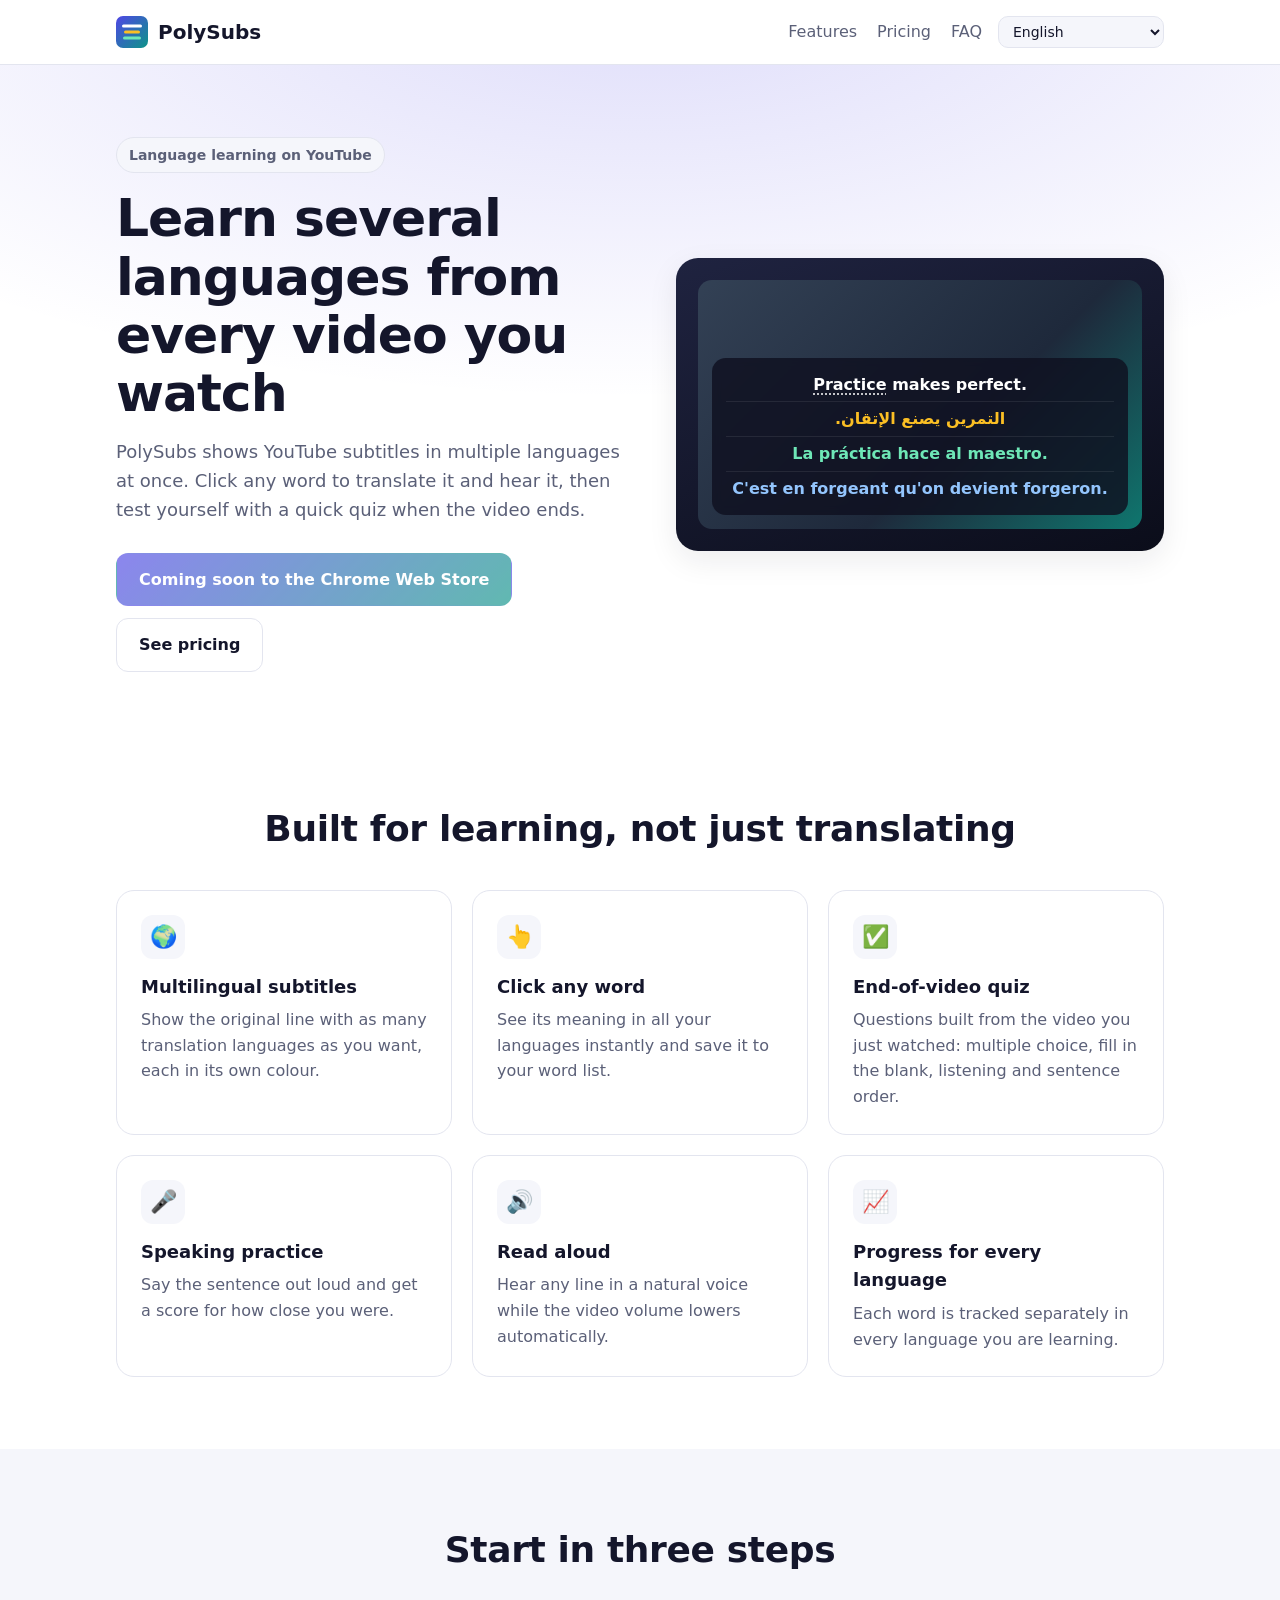
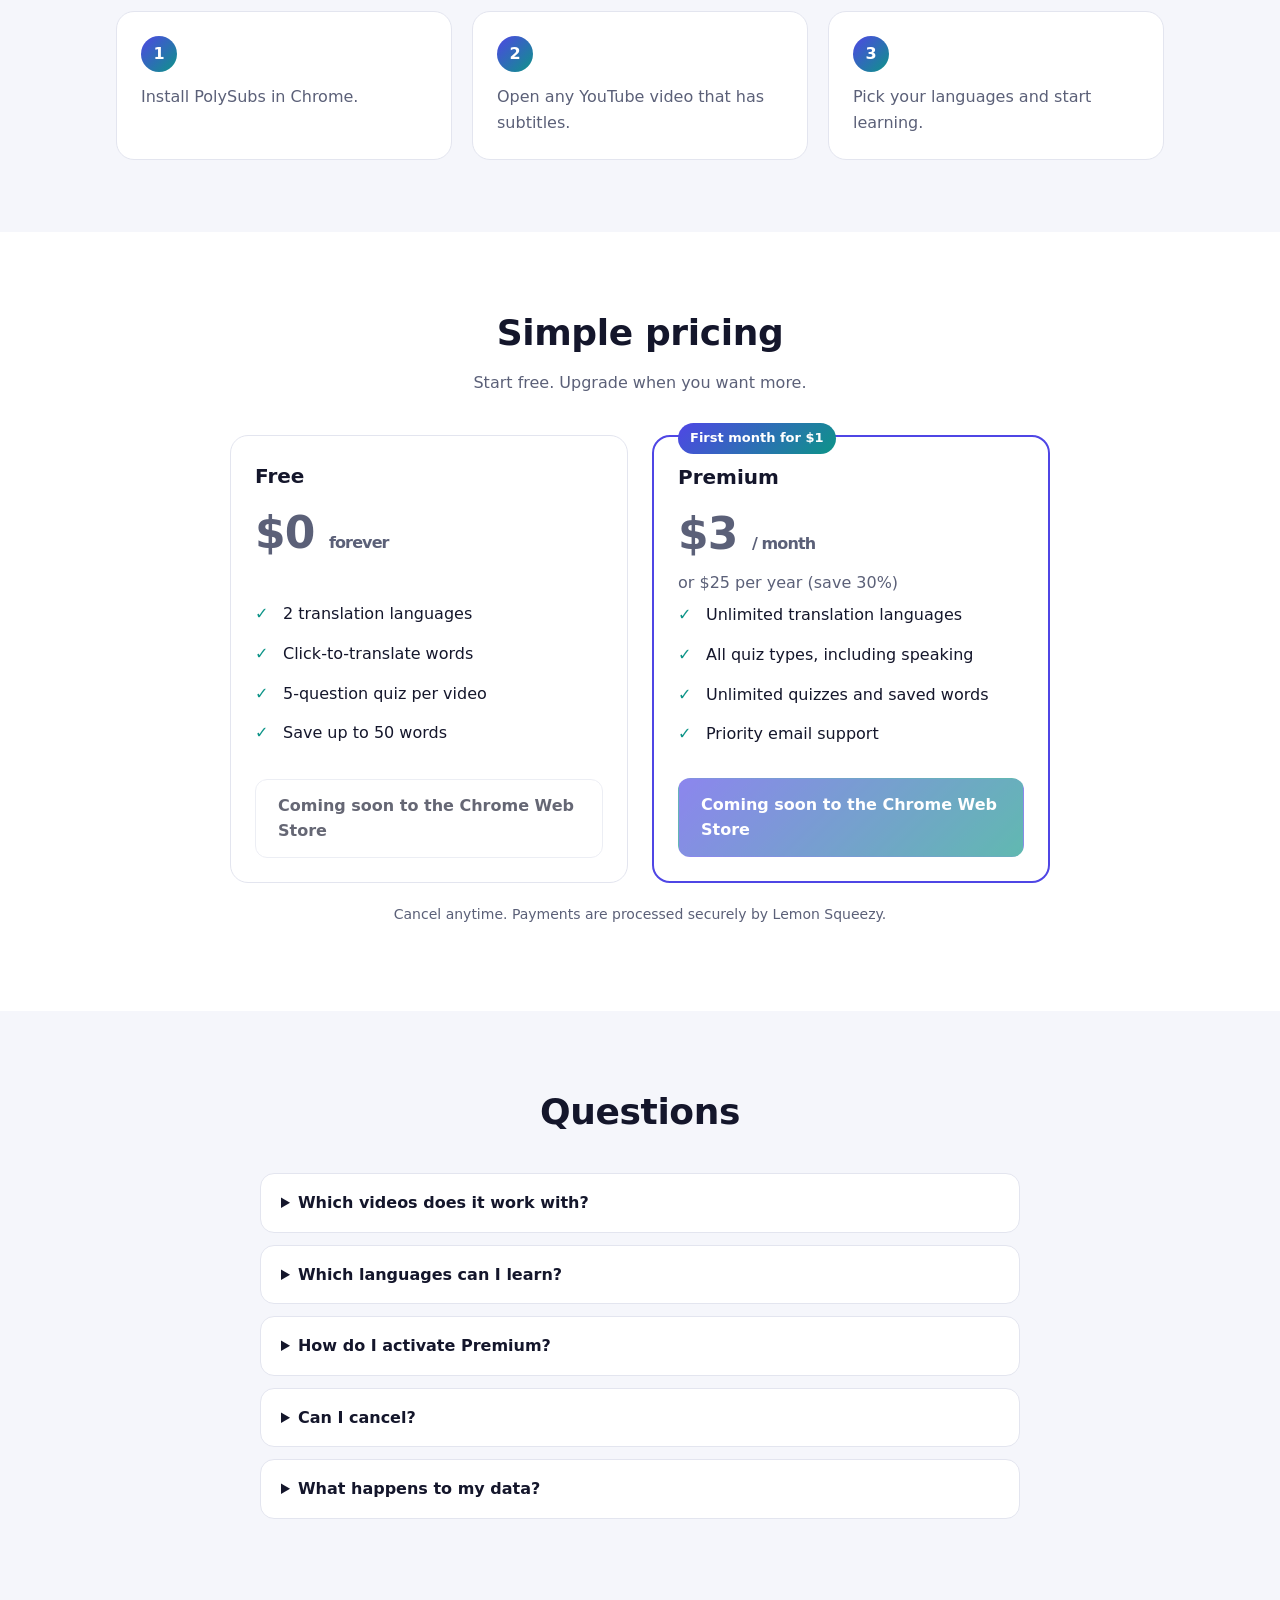
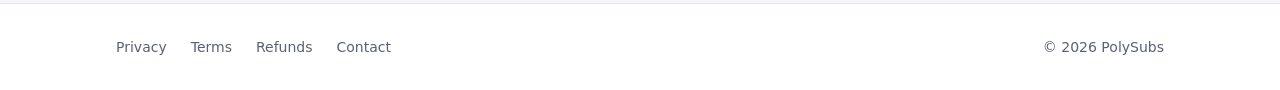
==== index.html @ 08cbef52 "Add PolySubs landing page in 10 languages with privacy, terms and refund policies Co-Authored-By: Cl" ====
<!doctype html>
<html lang="en" dir="ltr">
<head>
  <meta charset="utf-8">
  <meta name="viewport" content="width=device-width, initial-scale=1">
  <title>PolySubs – Multilingual Subtitles & Language Learning</title>
  <meta name="description" content="Watch YouTube with subtitles in several languages at once. Click any word to translate it, take quick quizzes and practise speaking to learn languages faster.">
  <meta name="keywords" content="learn languages, YouTube subtitles, dual subtitles, multilingual subtitles, language learning extension, Chrome extension, vocabulary quiz">
  <link rel="canonical" href="https://ngsnewgenservice-tech.github.io/">
  <link rel="icon" href="assets/icon.svg" type="image/svg+xml">
  <meta property="og:type" content="website">
  <meta property="og:title" content="PolySubs – Multilingual Subtitles & Language Learning">
  <meta property="og:description" content="Subtitles in several languages at once, click-to-translate words and end-of-video quizzes.">
  <meta property="og:url" content="https://ngsnewgenservice-tech.github.io/">
  <meta property="og:image" content="https://ngsnewgenservice-tech.github.io/assets/icon.svg">
  <link rel="alternate" hreflang="x-default" href="https://ngsnewgenservice-tech.github.io/">
  <link rel="alternate" hreflang="en" href="https://ngsnewgenservice-tech.github.io/?lang=en">
  <link rel="alternate" hreflang="ar" href="https://ngsnewgenservice-tech.github.io/?lang=ar">
  <link rel="alternate" hreflang="es" href="https://ngsnewgenservice-tech.github.io/?lang=es">
  <link rel="alternate" hreflang="fr" href="https://ngsnewgenservice-tech.github.io/?lang=fr">
  <link rel="alternate" hreflang="pt" href="https://ngsnewgenservice-tech.github.io/?lang=pt">
  <link rel="alternate" hreflang="zh" href="https://ngsnewgenservice-tech.github.io/?lang=zh">
  <link rel="alternate" hreflang="hi" href="https://ngsnewgenservice-tech.github.io/?lang=hi">
  <link rel="alternate" hreflang="ru" href="https://ngsnewgenservice-tech.github.io/?lang=ru">
  <link rel="alternate" hreflang="id" href="https://ngsnewgenservice-tech.github.io/?lang=id">
  <link rel="alternate" hreflang="de" href="https://ngsnewgenservice-tech.github.io/?lang=de">
  <link rel="stylesheet" href="assets/style.css">
  <script type="application/ld+json">
  {
    "@context": "https://schema.org",
    "@type": "SoftwareApplication",
    "name": "PolySubs",
    "applicationCategory": "EducationalApplication",
    "operatingSystem": "Chrome",
    "description": "Chrome extension that shows YouTube subtitles in several languages at once, with click-to-translate words and end-of-video quizzes for language learning.",
    "offers": [
      { "@type": "Offer", "name": "Free", "price": "0", "priceCurrency": "USD" },
      { "@type": "Offer", "name": "Premium monthly", "price": "3", "priceCurrency": "USD" },
      { "@type": "Offer", "name": "Premium yearly", "price": "25", "priceCurrency": "USD" }
    ]
  }
  </script>
</head>
<body>
  <header class="top">
    <div class="wrap">
      <a class="logo" href="./"><img src="assets/icon.svg" alt="">PolySubs</a>
      <nav class="links">
        <a href="#features" data-i18n="nav_features">Features</a>
        <a href="#pricing" data-i18n="nav_pricing">Pricing</a>
        <a href="#faq" data-i18n="nav_faq">FAQ</a>
      </nav>
      <label class="lang-pick">
        <span class="sr" hidden data-i18n="lang_label">Language</span>
        <select id="lang" aria-label="Language"></select>
      </label>
    </div>
  </header>

  <main>
    <section class="hero">
      <div class="wrap">
        <div>
          <span class="tag" data-i18n="hero_tag">Language learning on YouTube</span>
          <h1 data-i18n="hero_title">Learn several languages from every video you watch</h1>
          <p class="sub" data-i18n="hero_sub">PolySubs shows YouTube subtitles in multiple languages at once.</p>
          <div class="cta-row">
            <a class="btn primary js-install" href="#" data-i18n="cta_install">Add to Chrome — free</a>
            <a class="btn ghost" href="#pricing" data-i18n="hero_cta2">See pricing</a>
          </div>
        </div>
        <div class="demo" dir="ltr" aria-hidden="true">
          <div class="screen">
            <div class="box">
              <div class="ln o"><span class="word">Practice</span> makes perfect.</div>
              <div class="ln a">التمرين يصنع الإتقان.</div>
              <div class="ln b">La práctica hace al maestro.</div>
              <div class="ln c">C'est en forgeant qu'on devient forgeron.</div>
            </div>
          </div>
        </div>
      </div>
    </section>

    <section class="block" id="features">
      <div class="wrap">
        <h2 class="title" data-i18n="feat_title">Built for learning, not just translating</h2>
        <div class="grid">
          <div class="card"><div class="ico">🌍</div><h3 data-i18n="f1_t"></h3><p data-i18n="f1_d"></p></div>
          <div class="card"><div class="ico">👆</div><h3 data-i18n="f2_t"></h3><p data-i18n="f2_d"></p></div>
          <div class="card"><div class="ico">✅</div><h3 data-i18n="f3_t"></h3><p data-i18n="f3_d"></p></div>
          <div class="card"><div class="ico">🎤</div><h3 data-i18n="f4_t"></h3><p data-i18n="f4_d"></p></div>
          <div class="card"><div class="ico">🔊</div><h3 data-i18n="f5_t"></h3><p data-i18n="f5_d"></p></div>
          <div class="card"><div class="ico">📈</div><h3 data-i18n="f6_t"></h3><p data-i18n="f6_d"></p></div>
        </div>
      </div>
    </section>

    <section class="block soft">
      <div class="wrap">
        <h2 class="title" data-i18n="how_title">Start in three steps</h2>
        <div class="steps">
          <div class="card"><p data-i18n="s1"></p></div>
          <div class="card"><p data-i18n="s2"></p></div>
          <div class="card"><p data-i18n="s3"></p></div>
        </div>
      </div>
    </section>

    <section class="block" id="pricing">
      <div class="wrap">
        <h2 class="title" data-i18n="price_title">Simple pricing</h2>
        <p class="lead" data-i18n="price_sub"></p>
        <div class="plans">
          <div class="card plan">
            <h3 data-i18n="free_name">Free</h3>
            <p class="price">$0 <small data-i18n="free_per">forever</small></p>
            <p class="price-alt">&nbsp;</p>
            <ul>
              <li data-i18n="free_1"></li>
              <li data-i18n="free_2"></li>
              <li data-i18n="free_3"></li>
              <li data-i18n="free_4"></li>
            </ul>
            <a class="btn ghost full js-install" href="#" data-i18n="cta_install">Add to Chrome — free</a>
          </div>
          <div class="card plan pro">
            <span class="badge" data-i18n="pro_badge">First month for $1</span>
            <h3 data-i18n="pro_name">Premium</h3>
            <p class="price">$3 <small data-i18n="per_month">/ month</small></p>
            <p class="price-alt" data-i18n="pro_year">or $25 per year (save 30%)</p>
            <ul>
              <li data-i18n="pro_1"></li>
              <li data-i18n="pro_2"></li>
              <li data-i18n="pro_3"></li>
              <li data-i18n="pro_4"></li>
            </ul>
            <a class="btn primary full js-install" href="#" data-i18n="pro_btn">Upgrade inside the extension</a>
          </div>
        </div>
        <p class="note" data-i18n="price_note"></p>
      </div>
    </section>

    <section class="block soft" id="faq">
      <div class="wrap">
        <h2 class="title" data-i18n="faq_title">Questions</h2>
        <div class="faq">
          <details><summary data-i18n="q1"></summary><p data-i18n="a1"></p></details>
          <details><summary data-i18n="q2"></summary><p data-i18n="a2"></p></details>
          <details><summary data-i18n="q3"></summary><p data-i18n="a3"></p></details>
          <details><summary data-i18n="q4"></summary><p data-i18n="a4"></p></details>
          <details><summary data-i18n="q5"></summary><p data-i18n="a5"></p></details>
        </div>
      </div>
    </section>
  </main>

  <footer>
    <div class="wrap">
      <a href="privacy.html" data-i18n="ft_privacy">Privacy</a>
      <a href="terms.html" data-i18n="ft_terms">Terms</a>
      <a href="refund.html" data-i18n="ft_refund">Refunds</a>
      <a class="js-mail" href="#" data-i18n="ft_contact">Contact</a>
      <span class="copy">© 2026 PolySubs</span>
    </div>
  </footer>

  <script src="assets/config.js"></script>
  <script src="assets/i18n.js"></script>
  <script src="assets/app.js"></script>
</body>
</html>
---- assets/style.css ----
:root {
  --bg: #ffffff;
  --bg-soft: #f5f6fb;
  --text: #14162b;
  --muted: #5b6078;
  --line: #e3e5ef;
  --brand: #4f46e5;
  --brand-2: #0d9488;
  --card: #ffffff;
  --shadow: 0 10px 30px rgba(20, 22, 43, 0.08);
  --radius: 18px;
}
@media (prefers-color-scheme: dark) {
  :root {
    --bg: #0e1020;
    --bg-soft: #151830;
    --text: #eef0fb;
    --muted: #a3a8c3;
    --line: #262a48;
    --brand: #818cf8;
    --brand-2: #2dd4bf;
    --card: #151830;
    --shadow: 0 10px 30px rgba(0, 0, 0, 0.35);
  }
}

* { box-sizing: border-box; }
html { scroll-behavior: smooth; }
body {
  margin: 0;
  background: var(--bg);
  color: var(--text);
  font-family: system-ui, -apple-system, "Segoe UI", Roboto, "Noto Sans", "Noto Sans Arabic", "Noto Sans Devanagari", "PingFang SC", "Microsoft YaHei", sans-serif;
  line-height: 1.6;
  -webkit-font-smoothing: antialiased;
}
a { color: var(--brand); }
img { max-width: 100%; }

.wrap { max-width: 1080px; margin: 0 auto; padding: 0 16px; }

/* Header */
header.top {
  position: sticky; top: 0; z-index: 10;
  background: color-mix(in srgb, var(--bg) 88%, transparent);
  backdrop-filter: blur(10px);
  border-bottom: 1px solid var(--line);
}
.top .wrap { display: flex; align-items: center; gap: 16px; height: 64px; }
.logo { display: flex; align-items: center; gap: 10px; font-weight: 800; font-size: 20px; color: var(--text); text-decoration: none; }
.logo img { width: 32px; height: 32px; }
nav.links { display: flex; gap: 20px; margin-inline-start: auto; }
nav.links a { color: var(--muted); text-decoration: none; font-weight: 500; }
nav.links a:hover { color: var(--text); }
.lang-pick select {
  background: var(--bg-soft); color: var(--text);
  border: 1px solid var(--line); border-radius: 10px;
  padding: 6px 10px; font: inherit; font-size: 14px;
}
@media (max-width: 720px) { nav.links { display: none; } .lang-pick { margin-inline-start: auto; } }

/* Buttons */
.btn {
  display: inline-flex; align-items: center; justify-content: center; gap: 8px;
  padding: 13px 22px; border-radius: 12px; font-weight: 700; text-decoration: none;
  border: 1px solid transparent; cursor: pointer; font: inherit; font-weight: 700;
}
.btn.primary { background: linear-gradient(135deg, var(--brand), var(--brand-2)); color: #fff; }
.btn.ghost { border-color: var(--line); color: var(--text); background: var(--card); }
.btn.disabled { opacity: .65; pointer-events: none; }
.btn.full { width: 100%; }

/* Hero */
.hero { padding: 72px 0 56px; background: radial-gradient(1000px 400px at 50% -10%, color-mix(in srgb, var(--brand) 18%, transparent), transparent); }
.hero .wrap { display: grid; grid-template-columns: 1.05fr 1fr; gap: 48px; align-items: center; }
.tag { display: inline-block; padding: 6px 12px; border-radius: 999px; background: var(--bg-soft); border: 1px solid var(--line); color: var(--muted); font-size: 14px; font-weight: 600; }
.hero h1 { font-size: clamp(32px, 5vw, 52px); line-height: 1.12; margin: 16px 0; letter-spacing: -0.02em; }
.hero p.sub { font-size: 18px; color: var(--muted); margin: 0 0 28px; }
.cta-row { display: flex; flex-wrap: wrap; gap: 12px; }
@media (max-width: 880px) { .hero .wrap { grid-template-columns: 1fr; } }

/* Demo subtitle box */
.demo {
  border-radius: 22px; padding: 22px; box-shadow: var(--shadow);
  background: linear-gradient(160deg, #1f2340, #0b0d1a);
  position: relative; overflow: hidden;
}
.demo .screen { aspect-ratio: 16 / 9; border-radius: 14px; background: linear-gradient(135deg, #334155, #1e293b 60%, #0f766e); position: relative; display: flex; align-items: flex-end; justify-content: center; padding: 14px; }
.demo .box { width: 100%; background: rgba(15, 17, 32, .82); border-radius: 14px; padding: 10px 14px; text-align: center; backdrop-filter: blur(4px); }
.demo .ln { padding: 4px 0; font-weight: 600; font-size: clamp(12px, 1.6vw, 16px); }
.demo .ln + .ln { border-top: 1px solid rgba(255,255,255,.08); }
.demo .ln.o { color: #fff; }
.demo .ln.a { color: #fbbf24; direction: rtl; }
.demo .ln.b { color: #6ee7b7; }
.demo .ln.c { color: #93c5fd; }
.demo .word { text-decoration: underline dotted; text-underline-offset: 4px; }

/* Sections */
section.block { padding: 72px 0; }
section.block.soft { background: var(--bg-soft); }
h2.title { font-size: clamp(26px, 3.4vw, 36px); text-align: center; margin: 0 0 32px; letter-spacing: -0.01em; }
p.lead { text-align: center; color: var(--muted); margin: -24px 0 40px; }

.grid { display: grid; grid-template-columns: repeat(3, 1fr); gap: 20px; }
@media (max-width: 880px) { .grid { grid-template-columns: 1fr 1fr; } }
@media (max-width: 560px) { .grid { grid-template-columns: 1fr; } }
.card { background: var(--card); border: 1px solid var(--line); border-radius: var(--radius); padding: 24px; }
.card .ico { width: 44px; height: 44px; border-radius: 12px; display: grid; place-items: center; font-size: 22px; background: var(--bg-soft); margin-bottom: 14px; }
.card h3 { margin: 0 0 6px; font-size: 18px; }
.card p { margin: 0; color: var(--muted); }

.steps { display: grid; grid-template-columns: repeat(3, 1fr); gap: 20px; counter-reset: s; }
@media (max-width: 720px) { .steps { grid-template-columns: 1fr; } }
.steps .card::before { counter-increment: s; content: counter(s); display: grid; place-items: center; width: 36px; height: 36px; border-radius: 50%; background: linear-gradient(135deg, var(--brand), var(--brand-2)); color: #fff; font-weight: 800; margin-bottom: 12px; }

/* Pricing */
.plans { display: grid; grid-template-columns: 1fr 1fr; gap: 24px; max-width: 820px; margin: 0 auto; }
@media (max-width: 720px) { .plans { grid-template-columns: 1fr; } }
.plan { display: flex; flex-direction: column; }
.plan.pro { border: 2px solid var(--brand); position: relative; }
.badge { position: absolute; top: -14px; inset-inline-start: 24px; background: linear-gradient(135deg, var(--brand), var(--brand-2)); color: #fff; font-size: 13px; font-weight: 700; padding: 5px 12px; border-radius: 999px; }
.plan h3 { font-size: 20px; }
.price { font-size: 44px; font-weight: 800; margin: 8px 0 0; letter-spacing: -0.02em; }
.price small { font-size: 16px; color: var(--muted); font-weight: 600; }
.price-alt { color: var(--muted); margin: 2px 0 18px; min-height: 1.6em; }
.plan ul { list-style: none; padding: 0; margin: 0 0 24px; flex: 1; }
.plan li { padding: 7px 0; padding-inline-start: 28px; position: relative; }
.plan li::before { content: "✓"; position: absolute; inset-inline-start: 0; color: var(--brand-2); font-weight: 800; }
.note { text-align: center; color: var(--muted); font-size: 14px; margin-top: 20px; }

/* FAQ */
.faq { max-width: 760px; margin: 0 auto; }
.faq details { background: var(--card); border: 1px solid var(--line); border-radius: 14px; padding: 16px 20px; margin-bottom: 12px; }
.faq summary { cursor: pointer; font-weight: 700; }
.faq details p { color: var(--muted); margin: 10px 0 0; }

/* Footer */
footer { border-top: 1px solid var(--line); padding: 32px 0; color: var(--muted); font-size: 14px; }
footer .wrap { display: flex; flex-wrap: wrap; gap: 16px 24px; align-items: center; }
footer a { color: var(--muted); text-decoration: none; }
footer a:hover { color: var(--text); }
footer .copy { margin-inline-start: auto; }

/* Legal pages */
.legal { max-width: 760px; margin: 0 auto; padding: 48px 16px 72px; }
.legal h1 { font-size: 34px; margin-bottom: 4px; }
.legal .date { color: var(--muted); margin-top: 0; }
.legal h2 { font-size: 21px; margin-top: 32px; }
.legal li { margin: 6px 0; }
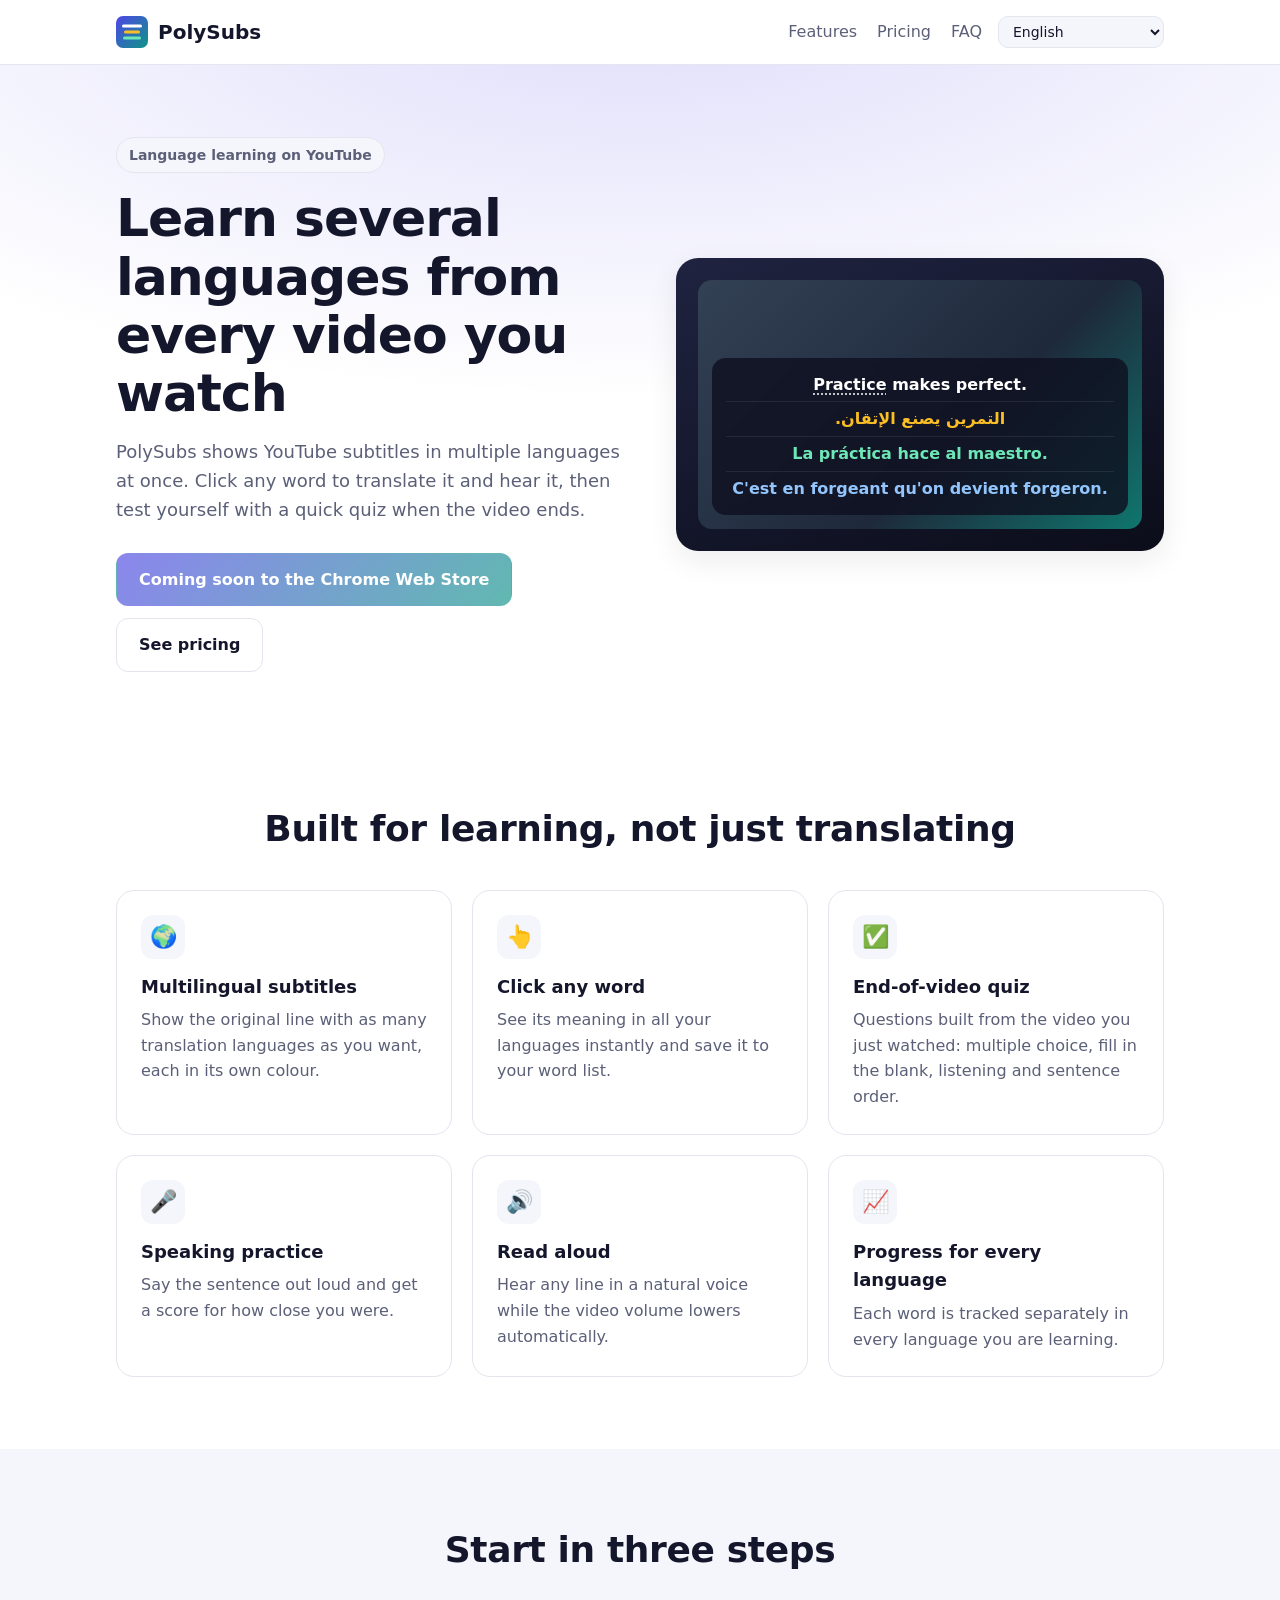
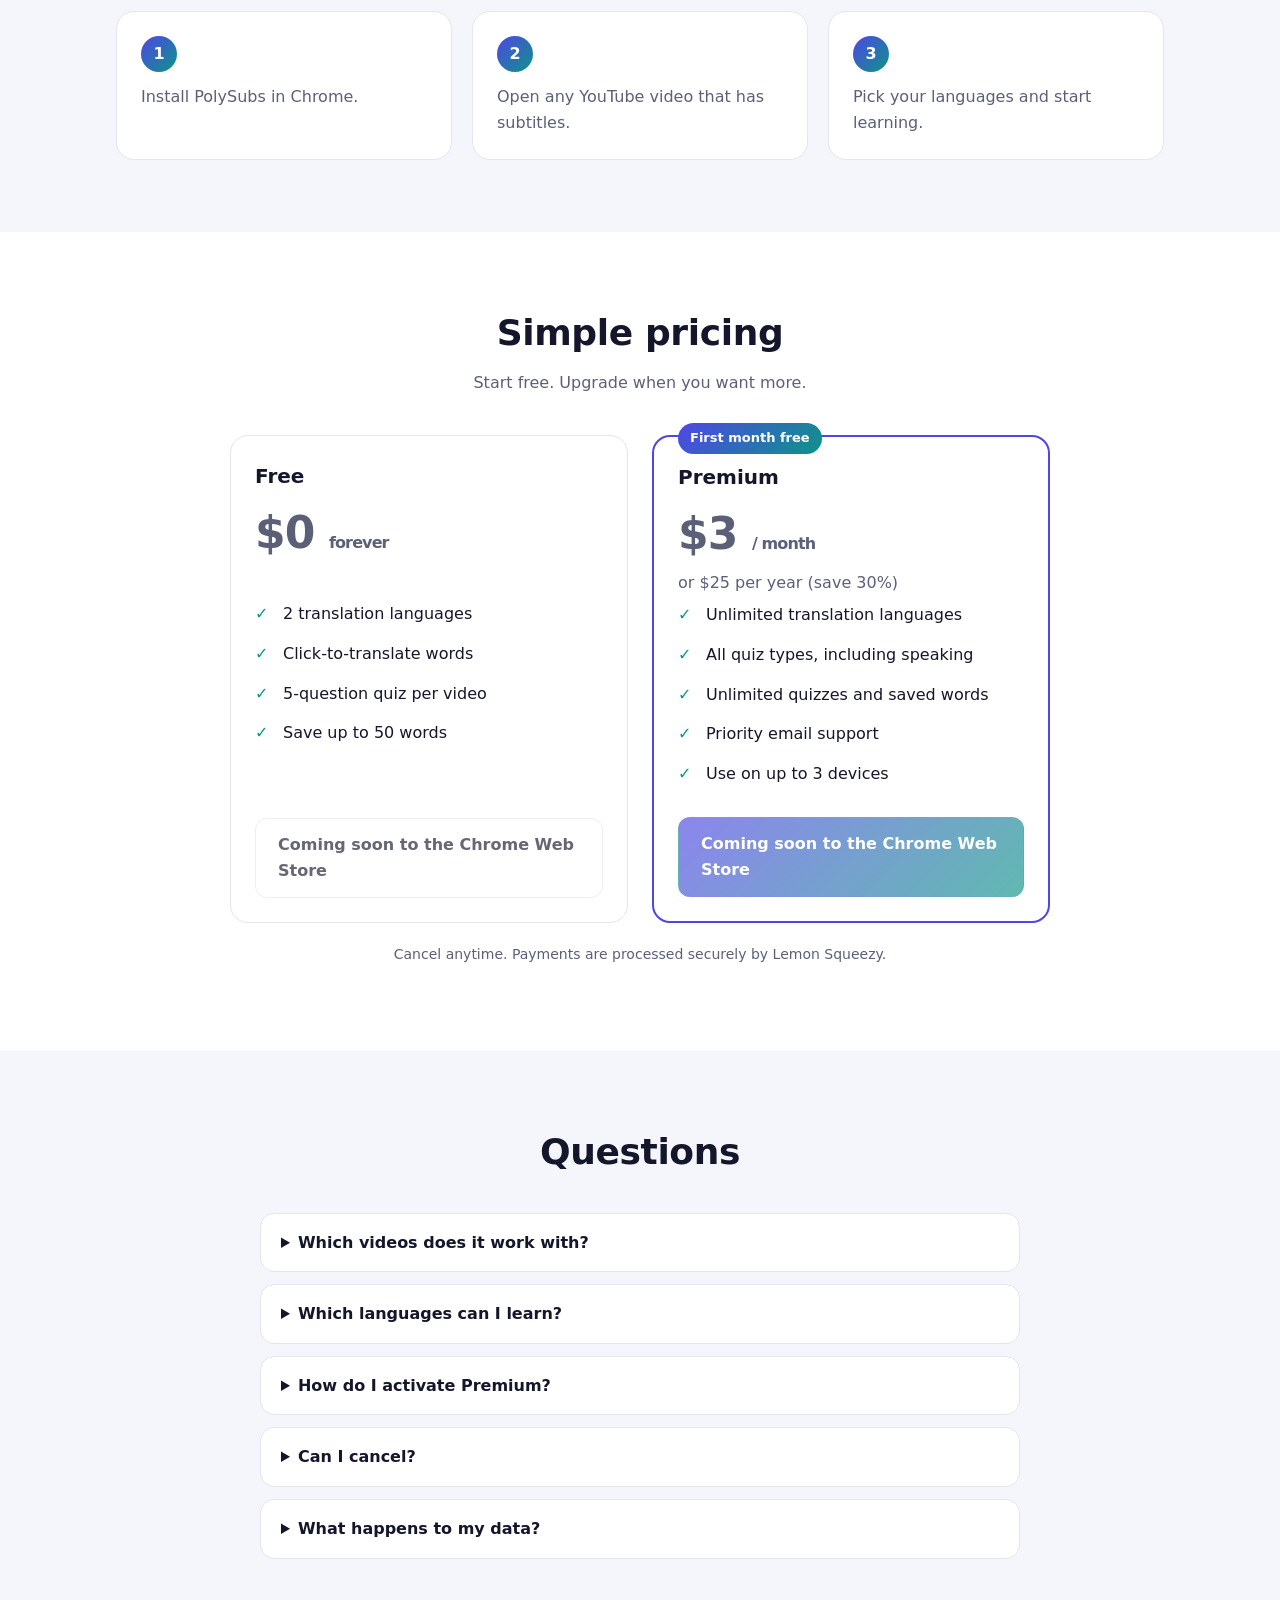
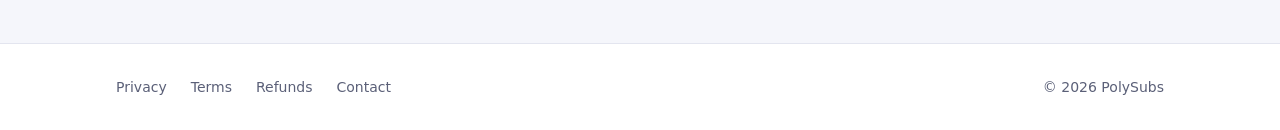
==== commit 6413fbe6: "Premium: first month free, use on up to 3 devices Co-Authored-By: Claude Opus 5.5 <noreply@anthropic" ====
--- a/index.html
+++ b/index.html
@@ -125,7 +125,7 @@
             <a class="btn ghost full js-install" href="#" data-i18n="cta_install">Add to Chrome — free</a>
           </div>
           <div class="card plan pro">
-            <span class="badge" data-i18n="pro_badge">First month for $1</span>
+            <span class="badge" data-i18n="pro_badge">First month free</span>
             <h3 data-i18n="pro_name">Premium</h3>
             <p class="price">$3 <small data-i18n="per_month">/ month</small></p>
             <p class="price-alt" data-i18n="pro_year">or $25 per year (save 30%)</p>
@@ -134,6 +134,7 @@
               <li data-i18n="pro_2"></li>
               <li data-i18n="pro_3"></li>
               <li data-i18n="pro_4"></li>
+              <li data-i18n="pro_5"></li>
             </ul>
             <a class="btn primary full js-install" href="#" data-i18n="pro_btn">Upgrade inside the extension</a>
           </div>
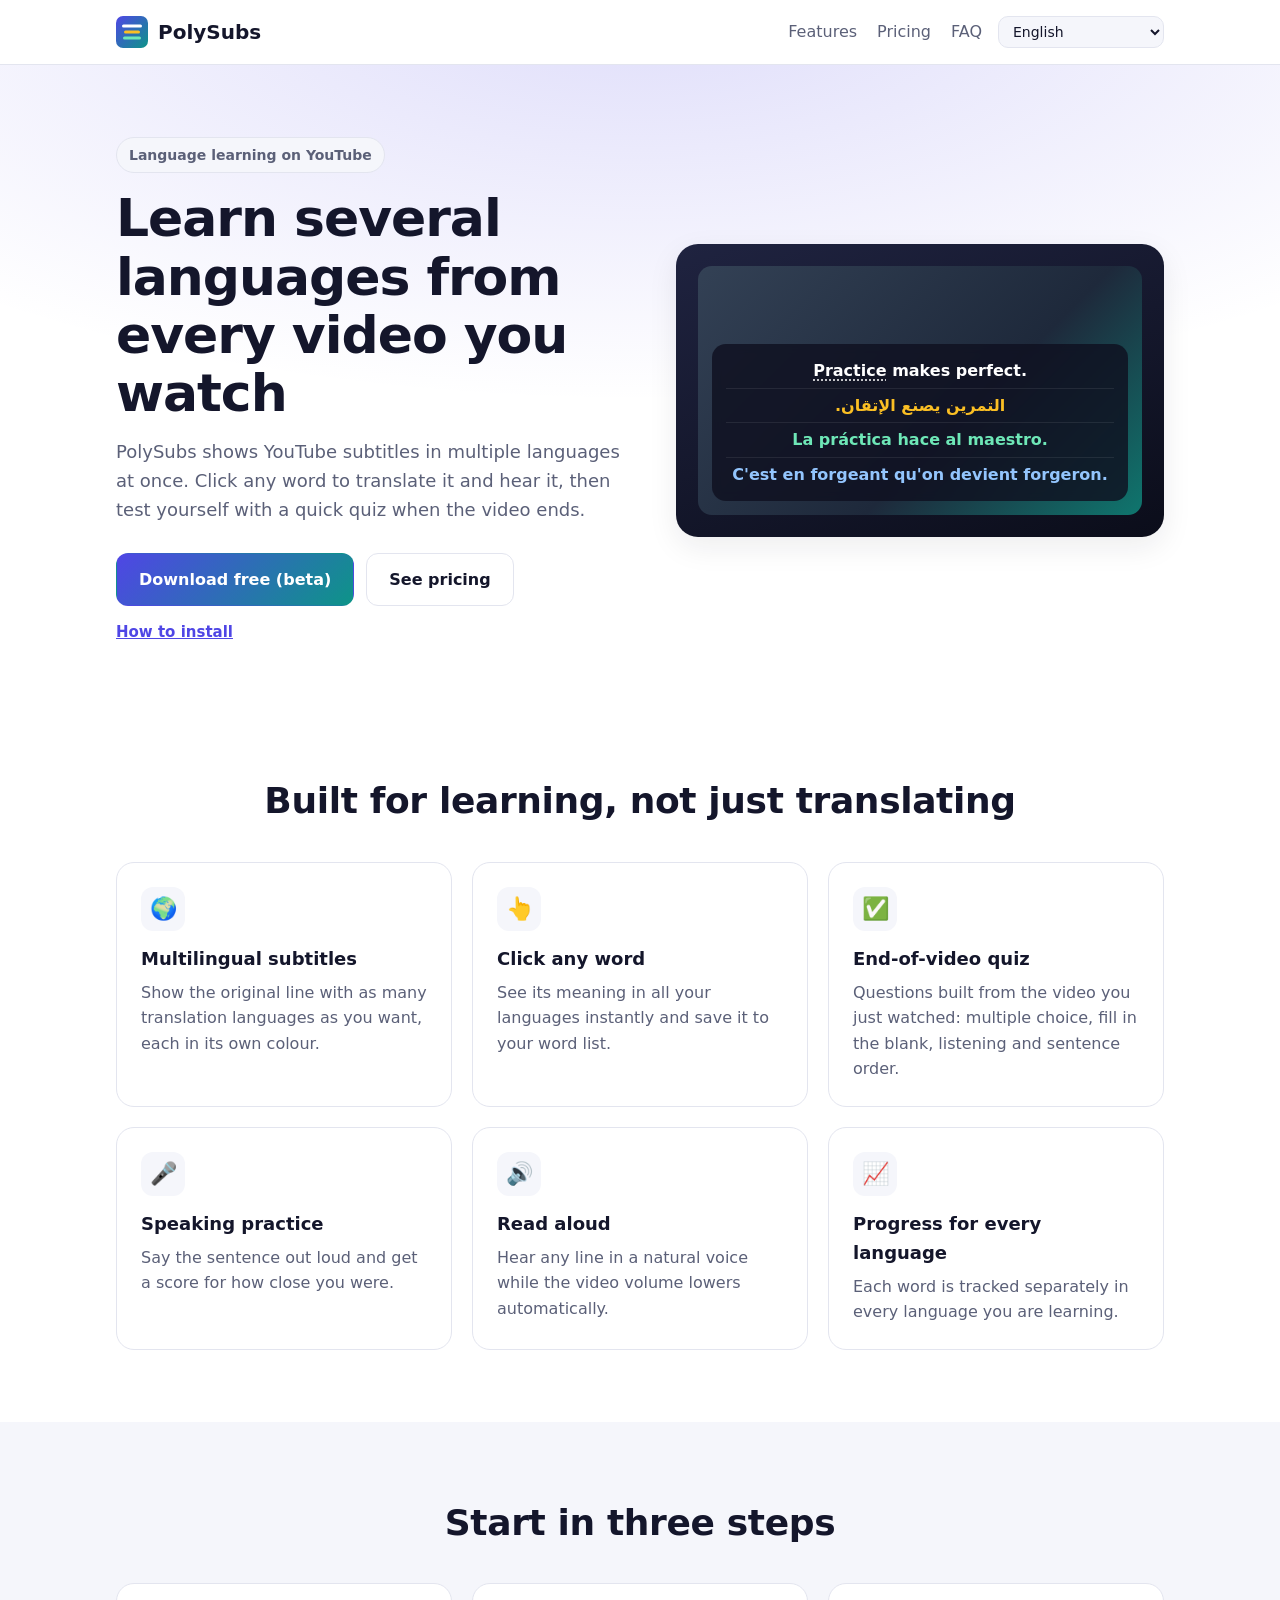
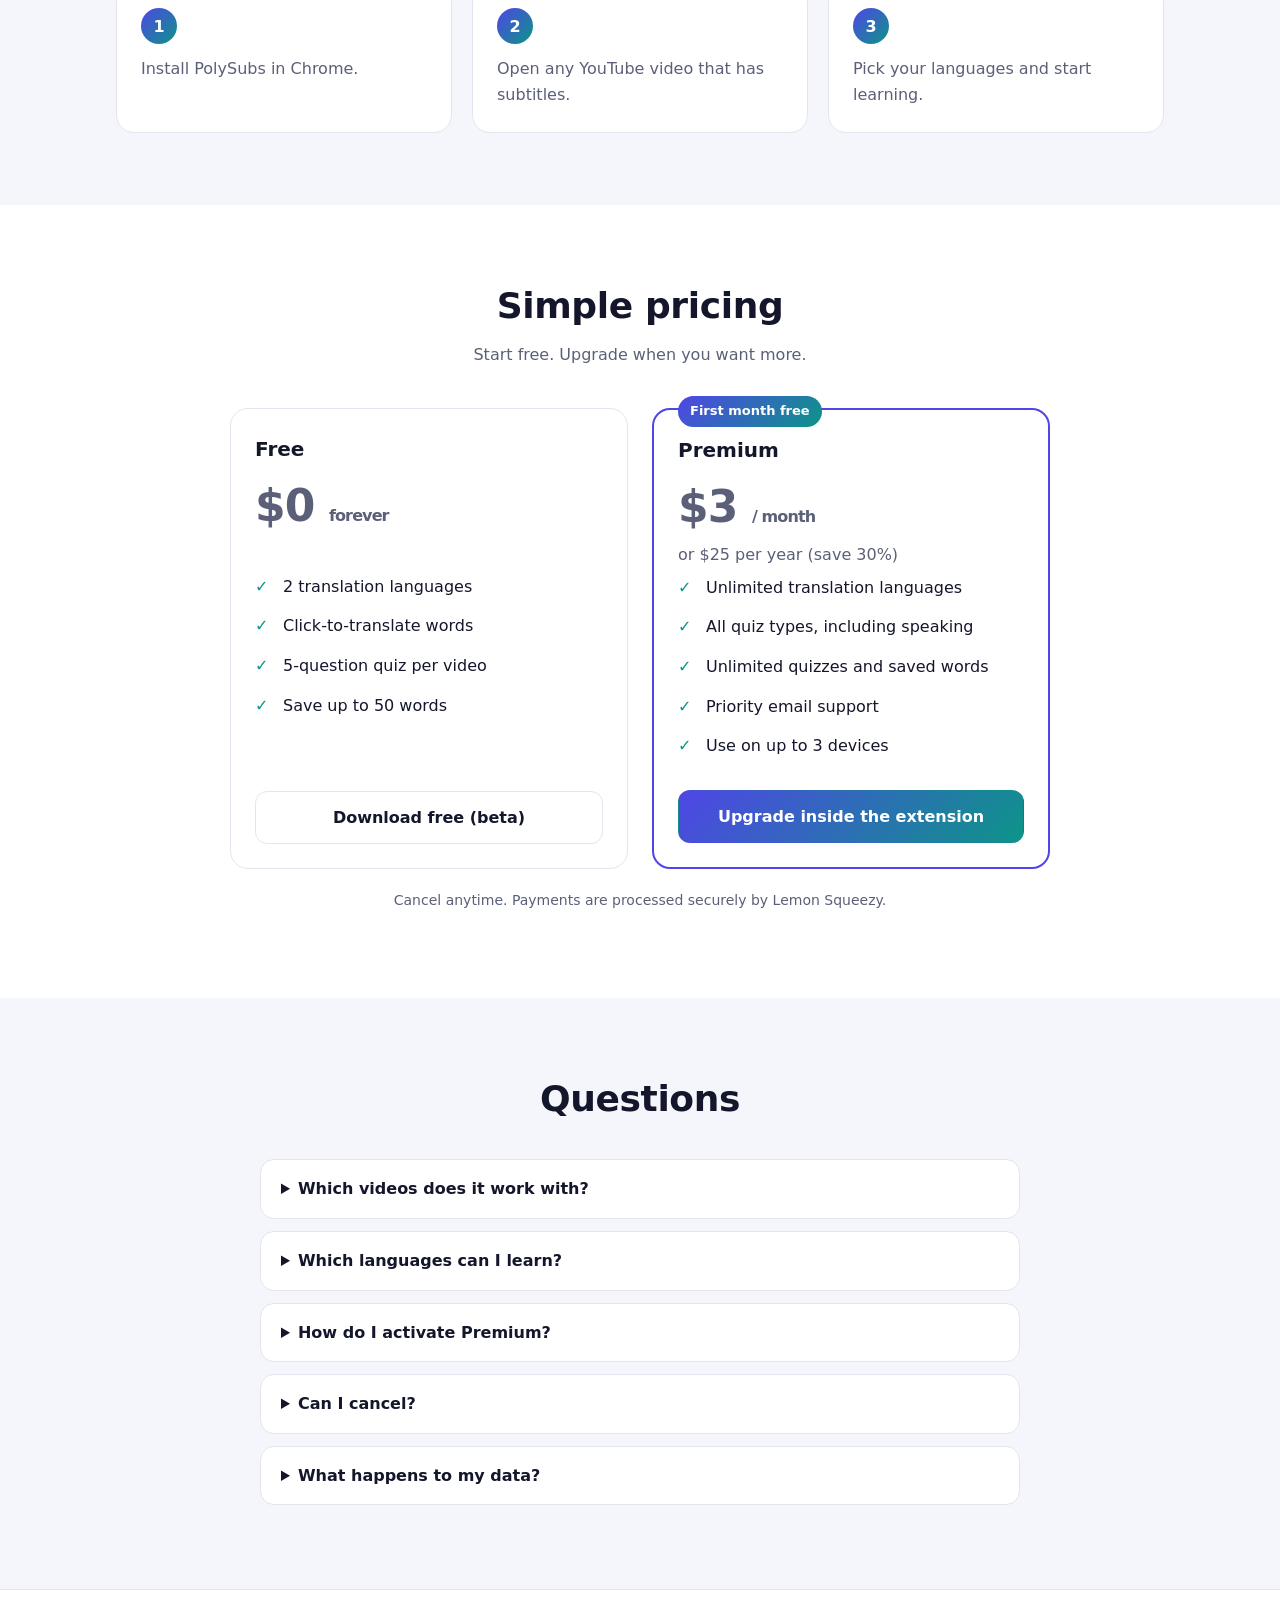
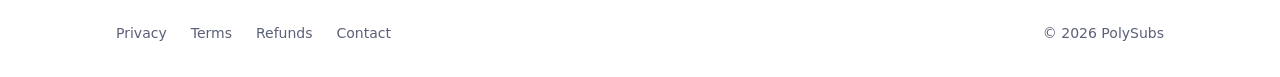
==== commit 2ba151a9: "Add beta download and install guide Co-Authored-By: Claude Opus 5.5 <noreply@anthropic.com> Claude-S" ====
--- a/index.html
+++ b/index.html
@@ -68,6 +68,7 @@
             <a class="btn primary js-install" href="#" data-i18n="cta_install">Add to Chrome — free</a>
             <a class="btn ghost" href="#pricing" data-i18n="hero_cta2">See pricing</a>
           </div>
+          <p class="howto"><a class="js-howto" href="install.html" data-i18n="install_help">How to install</a></p>
         </div>
         <div class="demo" dir="ltr" aria-hidden="true">
           <div class="screen">
--- a/assets/style.css
+++ b/assets/style.css
@@ -147,3 +147,5 @@
 .legal .date { color: var(--muted); margin-top: 0; }
 .legal h2 { font-size: 21px; margin-top: 32px; }
 .legal li { margin: 6px 0; }
+.howto { margin: 14px 0 0; font-size: 15px; }
+.howto a { font-weight: 600; }
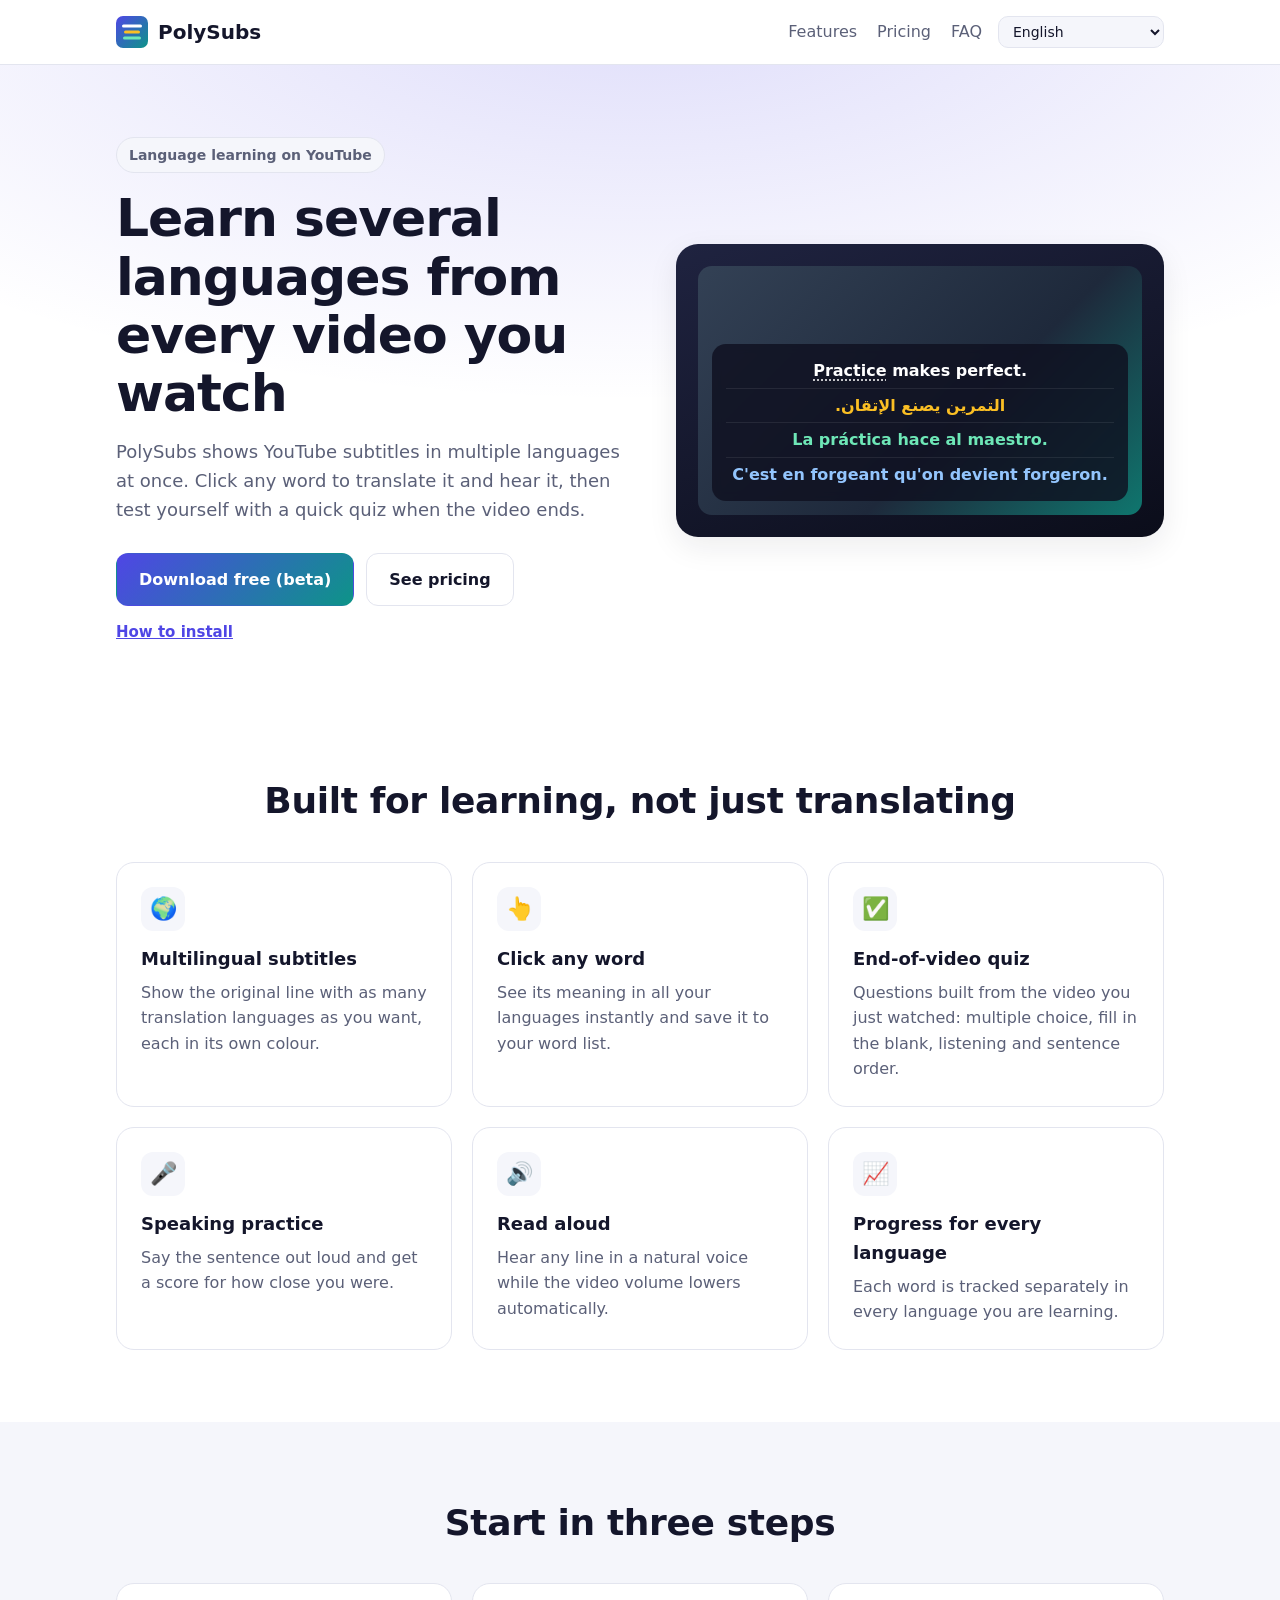
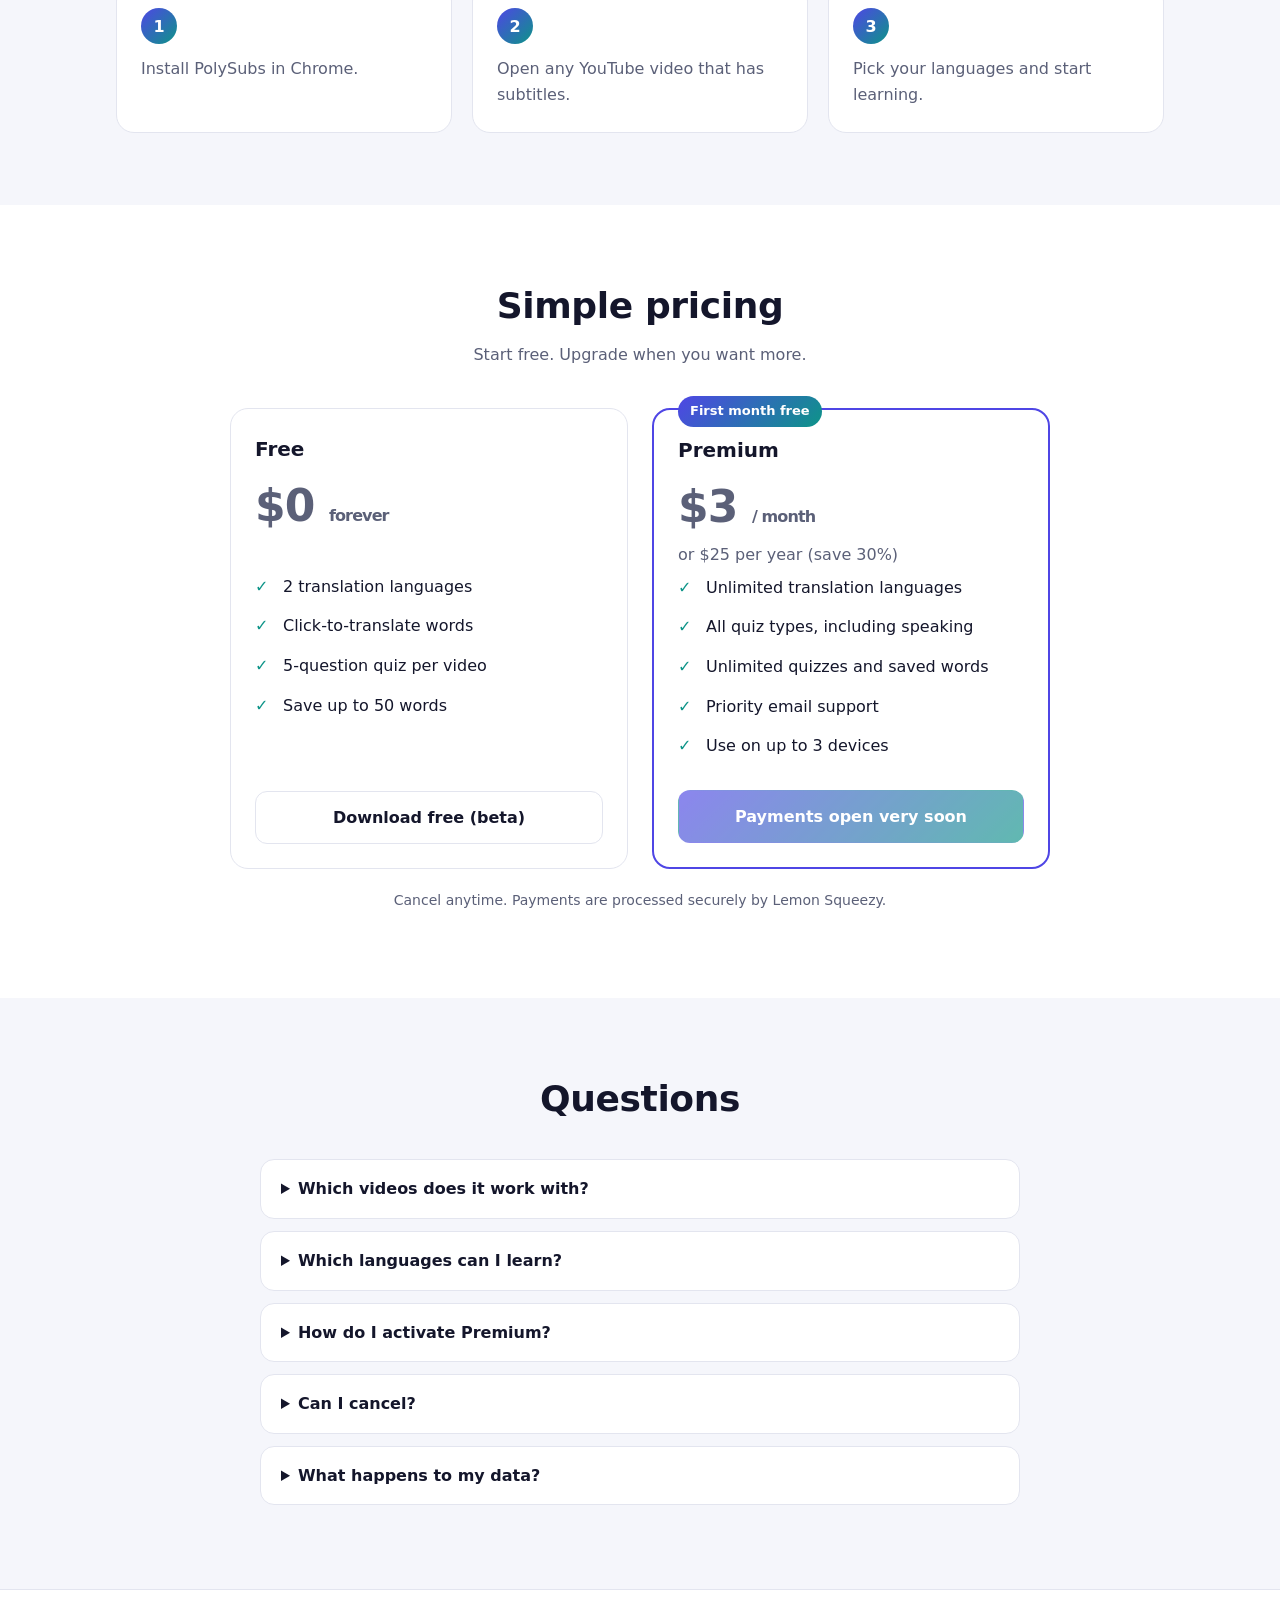
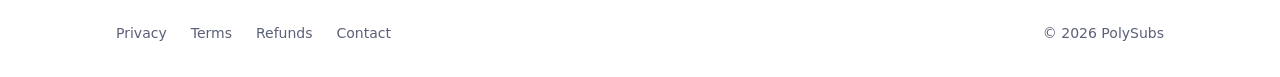
==== commit 7da358dc: "Premium button goes to checkout (or shows 'payments open soon'), never re-downloads the extension Co" ====
--- a/index.html
+++ b/index.html
@@ -137,7 +137,7 @@
               <li data-i18n="pro_4"></li>
               <li data-i18n="pro_5"></li>
             </ul>
-            <a class="btn primary full js-install" href="#" data-i18n="pro_btn">Upgrade inside the extension</a>
+            <a class="btn primary full js-pro" href="#" data-i18n="pro_get">Get Premium · first month free</a>
           </div>
         </div>
         <p class="note" data-i18n="price_note"></p>
